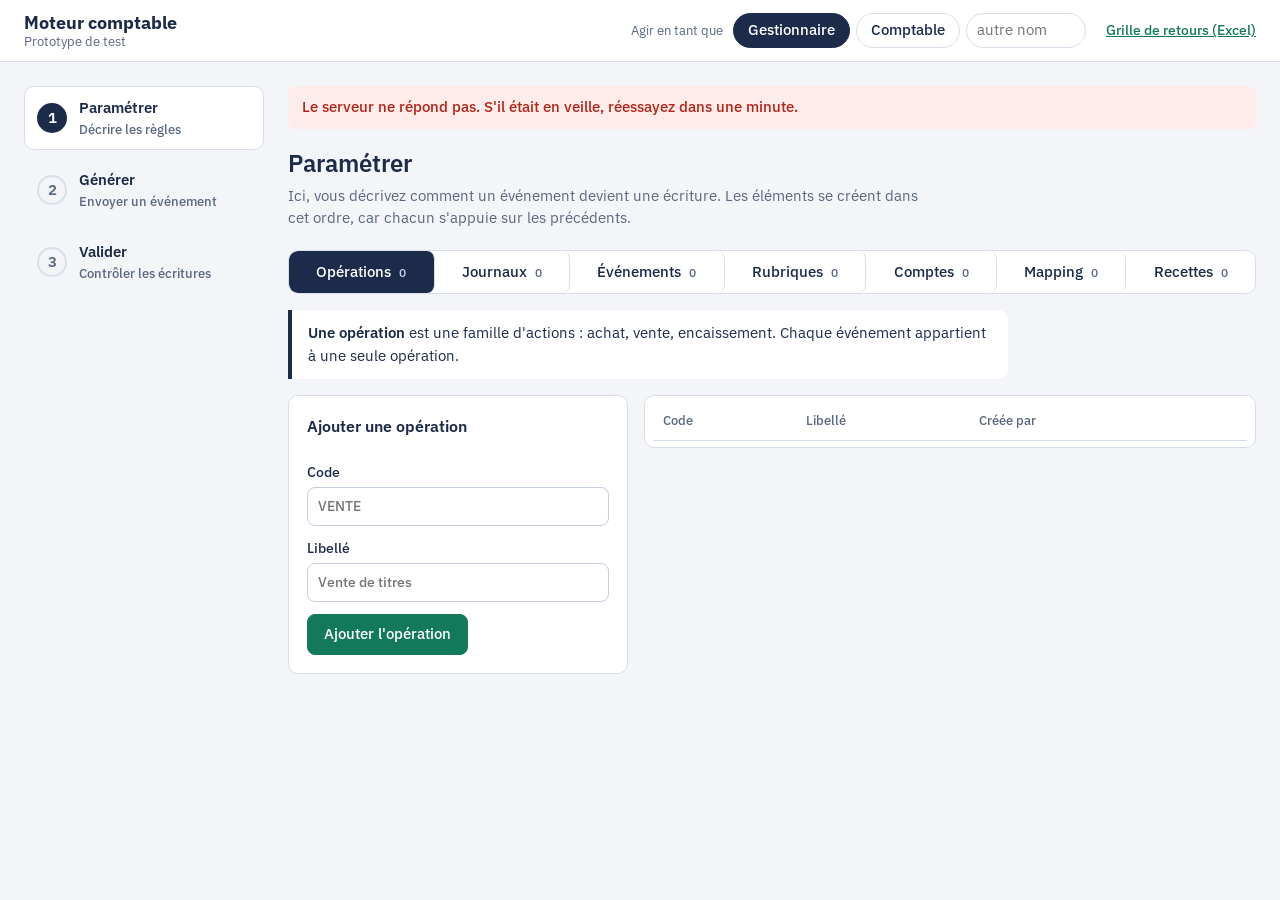
==== frontend/index.html @ 27f0aa85 "Prototype du moteur comptable : paramétrage, génération et validation des écritures - backend Spring" ====
<!doctype html>
<html lang="fr">
<head>
  <meta charset="utf-8">
  <meta name="viewport" content="width=device-width, initial-scale=1">
  <title>Moteur comptable · prototype</title>
  <link rel="preconnect" href="https://fonts.googleapis.com">
  <link rel="preconnect" href="https://fonts.gstatic.com" crossorigin>
  <link href="https://fonts.googleapis.com/css2?family=IBM+Plex+Sans:wght@400;500;600&display=swap" rel="stylesheet">
  <link rel="icon" href="favicon.svg" type="image/svg+xml">
  <link rel="stylesheet" href="styles.css">
</head>
<body>
<header class="barre">
  <div class="marque">
    <strong>Moteur comptable</strong>
    <span>Prototype de test</span>
  </div>
  <div class="role" role="group" aria-label="Agir en tant que">
    <span class="role-titre">Agir en tant que</span>
    <button type="button" class="role-choix" data-role="gestionnaire">Gestionnaire</button>
    <button type="button" class="role-choix" data-role="comptable">Comptable</button>
    <input id="utilisateur" aria-label="Autre nom d'utilisateur" placeholder="autre nom">
  </div>
  <a class="lien-retours" href="retours-financier.xlsx" download>Grille de retours (Excel)</a>
</header>

<div class="page">
  <nav class="etapes" aria-label="Étapes">
    <button class="etape actif" data-etape="parametrage"><span class="num">1</span><span><b>Paramétrer</b><small>Décrire les règles</small></span></button>
    <button class="etape" data-etape="generer"><span class="num">2</span><span><b>Générer</b><small>Envoyer un événement</small></span></button>
    <button class="etape" data-etape="ecritures"><span class="num">3</span><span><b>Valider</b><small>Contrôler les écritures</small></span></button>
  </nav>

  <main>
    <div id="message" class="message" role="status" aria-live="polite" hidden></div>

    <!-- =================== 1. PARAMÉTRER =================== -->
    <section id="parametrage" class="panneau">
      <h1>Paramétrer</h1>
      <p class="intro">Ici, vous décrivez comment un événement devient une écriture. Les éléments se créent dans cet ordre, car chacun s'appuie sur les précédents.</p>

      <div class="chaine" role="tablist" aria-label="Éléments du paramétrage">
        <button data-param="operations" class="actif">Opérations <em id="n-operations">0</em></button>
        <button data-param="journaux">Journaux <em id="n-journaux">0</em></button>
        <button data-param="evenements">Événements <em id="n-evenements">0</em></button>
        <button data-param="rubriques">Rubriques <em id="n-rubriques">0</em></button>
        <button data-param="comptes">Comptes <em id="n-comptes">0</em></button>
        <button data-param="mappings">Mapping <em id="n-mappings">0</em></button>
        <button data-param="recettes">Recettes <em id="n-recettes">0</em></button>
      </div>

      <div class="bloc" data-bloc="operations">
        <div class="explication"><b>Une opération</b> est une famille d'actions : achat, vente, encaissement. Chaque événement appartient à une seule opération.</div>
        <div class="deux-colonnes">
          <form id="f-operations" class="carte formulaire">
            <h2>Ajouter une opération</h2>
            <label>Code <input name="code" placeholder="VENTE" required></label>
            <label>Libellé <input name="libelle" placeholder="Vente de titres"></label>
            <button>Ajouter l'opération</button>
          </form>
          <div class="carte liste"><table><thead><tr><th>Code</th><th>Libellé</th><th>Créée par</th><th><span class="visuel-cache">Actions</span></th></tr></thead><tbody id="t-operations"></tbody></table></div>
        </div>
      </div>

      <div class="bloc" data-bloc="journaux" hidden>
        <div class="explication"><b>Un journal</b> est le classeur qui regroupe les écritures de même nature. Il sert aussi à les numéroter sans trou : PLA-2026-0001, PLA-2026-0002…</div>
        <div class="deux-colonnes">
          <form id="f-journaux" class="carte formulaire">
            <h2>Ajouter un journal</h2>
            <label>Code <input name="code" placeholder="BQ" required></label>
            <label>Libellé <input name="libelle" placeholder="Banque"></label>
            <label>Code dans votre logiciel comptable <span class="facultatif">facultatif</span><input name="codeExterne" placeholder="BQ1"></label>
            <button>Ajouter le journal</button>
          </form>
          <div class="carte liste"><table><thead><tr><th>Code</th><th>Libellé</th><th>Code externe</th><th><span class="visuel-cache">Actions</span></th></tr></thead><tbody id="t-journaux"></tbody></table></div>
        </div>
      </div>

      <div class="bloc" data-bloc="evenements" hidden>
        <div class="explication"><b>Un événement</b> est le fait précis que l'application envoie : l'achat d'une obligation, un coupon encaissé. Il a une seule opération et va dans un seul journal.</div>
        <div class="deux-colonnes">
          <form id="f-evenements" class="carte formulaire">
            <h2>Ajouter un événement</h2>
            <label>Code <input name="code" placeholder="ACQ_DAT" required></label>
            <label>Libellé <input name="libelle" placeholder="Placement en dépôt à terme"></label>
            <label>Opération <select name="operationCode" data-liste="operations" required></select></label>
            <label>Journal <select name="journalCode" data-liste="journaux" required></select></label>
            <button>Ajouter l'événement</button>
          </form>
          <div class="carte liste"><table><thead><tr><th>Code</th><th>Libellé</th><th>Opération</th><th>Journal</th><th><span class="visuel-cache">Actions</span></th></tr></thead><tbody id="t-evenements"></tbody></table></div>
        </div>
      </div>

      <div class="bloc" data-bloc="rubriques" hidden>
        <div class="explication"><b>Une rubrique</b> nomme une ligne d'écriture : « valeur du titre », « frais ». Sa nature dit ce qu'elle représente : ce que l'on possède, dépense, doit ou gagne.</div>
        <div class="deux-colonnes">
          <form id="f-rubriques" class="carte formulaire">
            <h2>Ajouter une rubrique</h2>
            <label>Code <input name="code" placeholder="R09" required></label>
            <label>Libellé <input name="libelle" placeholder="Dette de règlement"></label>
            <label>Nature
              <select name="nature" required>
                <option value="ACTIF">Actif · ce que l'on possède (augmente au débit)</option>
                <option value="CHARGE">Charge · ce que l'on dépense (augmente au débit)</option>
                <option value="PASSIF">Passif · ce que l'on doit (augmente au crédit)</option>
                <option value="PRODUIT">Produit · ce que l'on gagne (augmente au crédit)</option>
              </select>
            </label>
            <button>Ajouter la rubrique</button>
          </form>
          <div class="carte liste"><table><thead><tr><th>Code</th><th>Libellé</th><th>Nature</th><th><span class="visuel-cache">Actions</span></th></tr></thead><tbody id="t-rubriques"></tbody></table></div>
        </div>
      </div>

      <div class="bloc" data-bloc="comptes" hidden>
        <div class="explication"><b>Un compte</b> est un numéro du plan de comptes de la compagnie. Chaque compte regroupe les lignes d'un même type, comme une page du grand livre.</div>
        <div class="deux-colonnes">
          <form id="f-comptes" class="carte formulaire">
            <h2>Ajouter un compte</h2>
            <label>Numéro <input name="code" placeholder="2756" required inputmode="numeric"></label>
            <label>Libellé <input name="libelle" placeholder="Actions"></label>
            <button>Ajouter le compte</button>
          </form>
          <div class="carte liste"><table><thead><tr><th>Numéro</th><th>Libellé</th><th>Créé par</th><th><span class="visuel-cache">Actions</span></th></tr></thead><tbody id="t-comptes"></tbody></table></div>
        </div>
      </div>

      <div class="bloc" data-bloc="mappings" hidden>
        <div class="explication"><b>Le mapping</b> dit dans quel compte va chaque rubrique, selon le type de titre. Laissez un champ vide pour « tous ». Quand plusieurs lignes conviennent, le moteur prend la plus précise.</div>
        <div class="deux-colonnes">
          <form id="f-mappings" class="carte formulaire">
            <h2>Ajouter une ligne de mapping</h2>
            <label>Rubrique <select name="rubriqueCode" data-liste="rubriques" required></select></label>
            <label>Classe d'actifs <span class="facultatif">vide = toutes</span><input name="classeActif" placeholder="ACTION"></label>
            <label>Catégorie <span class="facultatif">vide = toutes</span><input name="categorie" placeholder="SOCIETE"></label>
            <label>Compte <select name="compteCode" data-liste="comptes" required></select></label>
            <button>Ajouter la ligne</button>
          </form>
          <div class="carte liste"><table><thead><tr><th>Rubrique</th><th>Classe</th><th>Catégorie</th><th>Compte</th><th><span class="visuel-cache">Actions</span></th></tr></thead><tbody id="t-mappings"></tbody></table></div>
        </div>
      </div>

      <div class="bloc" data-bloc="recettes" hidden>
        <div class="explication"><b>Une recette</b> dit quelles lignes écrire pour un événement, de quel côté, avec quel montant. Une recette publiée ne change plus : pour la modifier, enregistrez une nouvelle version. Les écritures déjà créées gardent leur version.</div>
        <form id="f-recettes" class="carte formulaire large">
          <h2>Nouvelle recette</h2>
          <div class="grille">
            <label>Événement <select name="evenementCode" data-liste="evenements" required></select></label>
            <label>Valable à partir du <span class="facultatif">facultatif</span><input type="date" name="dateEffet"></label>
          </div>
          <table class="saisie">
            <thead><tr><th>Rubrique</th><th>Côté</th><th>Montant reçu à utiliser</th><th>Facultative</th><th><span class="visuel-cache">Retirer</span></th></tr></thead>
            <tbody id="lignes-recette"></tbody>
          </table>
          <button type="button" id="ajouter-ligne" class="secondaire">Ajouter une ligne</button>
          <div id="apercu-recette" class="apercu" aria-live="polite"></div>
          <label class="case"><input type="checkbox" name="publier" checked> Publier tout de suite</label>
          <button>Enregistrer la recette</button>
        </form>
        <div id="t-recettes"></div>
      </div>
    </section>

    <!-- =================== 2. GÉNÉRER =================== -->
    <section id="generer" class="panneau" hidden>
      <h1>Générer une écriture</h1>
      <p class="intro">Vous jouez le rôle de l'application qui envoie un événement. Choisissez-le : les montants à saisir viennent de sa recette. Le moteur range ces montants dans les bons comptes, sans rien calculer.</p>
      <form id="f-generer" class="carte formulaire large">
        <div class="grille">
          <label>Événement <select name="evenement" id="g-evenement" required></select></label>
          <label>Date de l'opération <input type="date" name="dateValeur" id="g-date" required></label>
          <label>Classe d'actifs <input name="classeActif" value="OBLIGATION"></label>
          <label>Catégorie <input name="categorie" value="ETAT"></label>
          <label>Titre concerné <span class="facultatif">facultatif</span><input name="referenceTitre" placeholder="OAT-SN-2030"></label>
          <label>Identifiant de l'événement <input name="eventId" id="g-eventId" required></label>
        </div>
        <p class="note">Renvoyer le même identifiant ne crée pas de deuxième écriture : c'est voulu.</p>
        <h2>Montants reçus</h2>
        <div id="g-montants" class="grille"></div>
        <div class="actions">
          <button type="button" id="g-exemple" class="secondaire">Remplir l'exemple</button>
          <button>Générer l'écriture</button>
        </div>
      </form>
      <div id="g-resultat"></div>
    </section>

    <!-- =================== 3. VALIDER =================== -->
    <section id="ecritures" class="panneau" hidden>
      <h1>Valider les écritures</h1>
      <p class="intro">Une écriture est validée par une autre personne que celle qui l'a créée. À la validation, elle reçoit son numéro et ne peut plus changer. Pour essayer : créez en tant que gestionnaire, validez en tant que comptable.</p>
      <div class="deux-colonnes large-droite">
        <div class="carte liste"><table><thead><tr><th>N°</th><th>Événement</th><th>Statut</th><th class="num">Débit</th><th class="num">Crédit</th></tr></thead><tbody id="t-ecritures"></tbody></table></div>
        <div id="detail-ecriture"><div class="vide">Choisissez une écriture dans la liste pour voir ses lignes.</div></div>
      </div>
    </section>
  </main>
</div>

<script src="config.js"></script>
<script src="app.js"></script>
</body>
</html>
---- frontend/styles.css ----
:root{
  --encre:#1d2b4a;      /* texte, titres */
  --doux:#5a6782;       /* textes secondaires */
  --papier:#f3f5f9;     /* fond */
  --feuille:#ffffff;    /* surfaces */
  --trait:#d9dfe9;      /* bordures */
  --debit:#1663a6;      /* colonne débit */
  --credit:#6b3fa0;     /* colonne crédit */
  --juste:#13795b;      /* équilibré, actions principales */
  --juste-clair:#e4f3ec;
  --erreur:#b42318;
  --erreur-clair:#fdecea;
  --attente:#8a5a00;
  --attente-clair:#fff3d6;
  --rayon:10px;
}
*{box-sizing:border-box}
html{-webkit-text-size-adjust:100%}
body{margin:0;background:var(--papier);color:var(--encre);font:15px/1.5 "IBM Plex Sans",system-ui,sans-serif;font-variant-numeric:tabular-nums}
h1{font-size:24px;font-weight:600;margin:0 0 4px}
h2{font-size:16px;font-weight:600;margin:0 0 12px}
b{font-weight:600}
button,input,select{font:inherit;color:inherit}
:focus-visible{outline:3px solid #8fb4e3;outline-offset:2px}
.visuel-cache{position:absolute;width:1px;height:1px;overflow:hidden;clip:rect(0 0 0 0)}
[hidden]{display:none!important}

/* Barre du haut */
.barre{display:flex;align-items:center;gap:20px;padding:12px 24px;background:var(--feuille);border-bottom:1px solid var(--trait);flex-wrap:wrap}
.marque{display:flex;flex-direction:column;line-height:1.2;margin-right:auto}
.marque strong{font-size:18px}
.marque span{font-size:13px;color:var(--doux)}
.role{display:flex;align-items:center;gap:6px;flex-wrap:wrap}
.role-titre{font-size:13px;color:var(--doux);margin-right:4px}
.role-choix{color:var(--encre);border:1px solid var(--trait);background:var(--feuille);border-radius:999px;padding:5px 14px;cursor:pointer}
.role-choix[aria-pressed="true"]{background:var(--encre);border-color:var(--encre);color:#fff}
.role input{width:120px;padding:5px 10px;border:1px solid var(--trait);border-radius:999px}
.lien-retours{font-size:14px;color:var(--juste);font-weight:500}

/* Mise en page */
.page{display:grid;grid-template-columns:240px 1fr;gap:24px;padding:24px;max-width:1360px;margin:0 auto}
.etapes{display:flex;flex-direction:column;gap:8px;position:sticky;top:16px;align-self:start}
.etape{color:var(--encre);display:flex;gap:12px;align-items:center;text-align:left;border:1px solid transparent;background:transparent;border-radius:var(--rayon);padding:10px 12px;cursor:pointer}
.etape small{display:block;color:var(--doux);font-size:13px}
.etape .num{flex:none;width:30px;height:30px;border-radius:50%;display:grid;place-items:center;border:2px solid var(--trait);font-weight:600;color:var(--doux)}
.etape.actif{background:var(--feuille);border-color:var(--trait)}
.etape.actif .num{border-color:var(--encre);background:var(--encre);color:#fff}
main{min-width:0}
.intro{color:var(--doux);max-width:72ch;margin:0 0 20px}
.note{font-size:13px;color:var(--doux);margin:-4px 0 16px}

/* Chaîne du paramétrage : l'ordre de création */
.chaine{display:flex;flex-wrap:wrap;gap:0;margin-bottom:16px;border:1px solid var(--trait);border-radius:var(--rayon);background:var(--feuille);overflow:hidden}
.chaine button{color:var(--encre);flex:1 1 auto;border:0;border-right:1px solid var(--trait);background:transparent;padding:10px 12px;cursor:pointer;white-space:nowrap}
.chaine button:last-child{border-right:0}
.chaine button em{font-style:normal;font-size:12px;color:var(--doux);margin-left:4px}
.chaine button.actif{background:var(--encre);color:#fff}
.chaine button.actif em{color:#c9d3e6}
.explication{background:var(--feuille);border-left:4px solid var(--encre);padding:12px 16px;border-radius:0 var(--rayon) var(--rayon) 0;margin-bottom:16px;max-width:80ch}

/* Cartes, formulaires */
.carte{background:var(--feuille);border:1px solid var(--trait);border-radius:var(--rayon);padding:18px}
.deux-colonnes{display:grid;grid-template-columns:minmax(260px,340px) 1fr;gap:16px;align-items:start}
.deux-colonnes.large-droite{grid-template-columns:minmax(300px,1fr) minmax(320px,1.2fr)}
.formulaire{display:flex;flex-direction:column;gap:12px}
.formulaire.large{margin-bottom:16px}
label{display:flex;flex-direction:column;gap:4px;font-size:14px;font-weight:500}
.facultatif{font-weight:400;color:var(--doux);font-size:12px}
input,select{padding:8px 10px;border:1px solid #c5cedd;border-radius:8px;background:#fff;width:100%}
input:focus,select:focus{border-color:var(--debit)}
.grille{display:grid;grid-template-columns:repeat(auto-fill,minmax(210px,1fr));gap:12px}
.case{flex-direction:row;align-items:center;gap:8px;font-weight:400}
.case input{width:auto}
.actions{display:flex;gap:10px;flex-wrap:wrap}
button{border:1px solid var(--juste);background:var(--juste);color:#fff;border-radius:8px;padding:8px 16px;cursor:pointer;font-weight:500}
button.secondaire{background:#fff;color:var(--encre);border-color:#c5cedd}
button.supprimer{background:#fff;color:var(--erreur);border-color:#efc2bd;padding:4px 10px;font-size:13px;font-weight:400}
button.petit{padding:4px 12px;font-size:13px}
.formulaire > button{align-self:flex-start}

/* Tableaux */
table{width:100%;border-collapse:collapse}
th,td{text-align:left;padding:9px 10px;border-bottom:1px solid var(--trait);vertical-align:middle}
th{font-size:13px;font-weight:500;color:var(--doux)}
td.num,th.num{text-align:right;white-space:nowrap}
#t-ecritures td:first-child{white-space:nowrap;font-weight:500}
.liste{padding:6px 8px;overflow-x:auto}
tbody tr.clic{cursor:pointer}
tbody tr.clic:hover,tbody tr.choisi{background:#eef3fa}
.vide{padding:20px;color:var(--doux);text-align:center;border:1px dashed var(--trait);border-radius:var(--rayon);background:var(--feuille)}
.saisie td{padding:6px}
.saisie select,.saisie input[type=text],.saisie input:not([type]){min-width:120px}

/* Étiquettes de statut */
.statut{display:inline-block;padding:2px 10px;border-radius:999px;font-size:12px;font-weight:500;background:#eceff4;color:var(--doux)}
.statut.VALIDEE,.statut.PUBLIEE{background:var(--juste-clair);color:var(--juste)}
.statut.PROPOSEE,.statut.BROUILLON{background:var(--attente-clair);color:var(--attente)}
.nature{font-size:13px;color:var(--doux)}

/* Aperçu de recette */
.apercu{font-size:14px;background:var(--papier);border-radius:8px;padding:10px 12px}
.apercu ul{margin:6px 0 0;padding-left:18px}
.apercu .ok{color:var(--juste);font-weight:500}
.apercu .ko{color:var(--erreur);font-weight:500}

/* La pièce comptable : l'élément central */
.piece{background:var(--feuille);border:1px solid var(--trait);border-radius:var(--rayon);overflow:hidden;margin-bottom:16px}
.piece-tete{display:flex;justify-content:space-between;align-items:flex-start;gap:12px;padding:16px 18px;border-bottom:1px solid var(--trait);flex-wrap:wrap}
.piece-numero{font-size:20px;font-weight:600}
.piece-numero.brouillon{color:var(--doux);font-weight:500}
.piece-info{font-size:13px;color:var(--doux);margin-top:2px}
.piece table th{background:#fafbfd}
.piece .col-debit{color:var(--debit)}
.piece .col-credit{color:var(--credit)}
.piece td.col-debit,.piece td.col-credit{font-weight:500}
.piece tfoot td{font-weight:600;border-bottom:0}
.balance{display:flex;align-items:center;justify-content:space-between;gap:12px;padding:12px 18px;border-top:2px solid var(--trait);flex-wrap:wrap}
.balance.ok{background:var(--juste-clair);color:var(--juste)}
.balance.ko{background:var(--erreur-clair);color:var(--erreur)}
.balance strong{font-size:15px}
.piece-actions{padding:12px 18px;border-top:1px solid var(--trait);display:flex;gap:10px;align-items:center;flex-wrap:wrap}
.piece-actions span{font-size:13px;color:var(--doux)}
.refus{background:var(--erreur-clair);border:1px solid #f3c7c2;color:var(--erreur);border-radius:var(--rayon);padding:14px 16px;margin-bottom:16px}
.refus b{display:block;margin-bottom:4px}

/* Messages */
.message{padding:10px 14px;border-radius:8px;margin-bottom:16px;font-weight:500}
.message.ok{background:var(--juste-clair);color:var(--juste)}
.message.ko{background:var(--erreur-clair);color:var(--erreur)}

/* Cartes de recettes publiées */
.recette{margin-bottom:12px}
.recette-tete{display:flex;align-items:center;gap:10px;flex-wrap:wrap;margin-bottom:6px}
.recette-tete h3{margin:0;font-size:15px}
.recette .sens-D{color:var(--debit);font-weight:500}
.recette .sens-C{color:var(--credit);font-weight:500}

@media (max-width:900px){
  .page{grid-template-columns:1fr;padding:16px}
  .etapes{position:static;flex-direction:row;overflow-x:auto}
  .etape{flex:1 0 auto}
  .etape small{display:none}
  .deux-colonnes,.deux-colonnes.large-droite{grid-template-columns:1fr}
  .chaine button{flex:1 1 33%;border-bottom:1px solid var(--trait)}
}
@media (max-width:520px){
  .barre{padding:12px 16px}
  .role input{width:100px}
  th,td{padding:7px 6px}
}
@media (prefers-reduced-motion:reduce){*{transition:none!important;animation:none!important}}
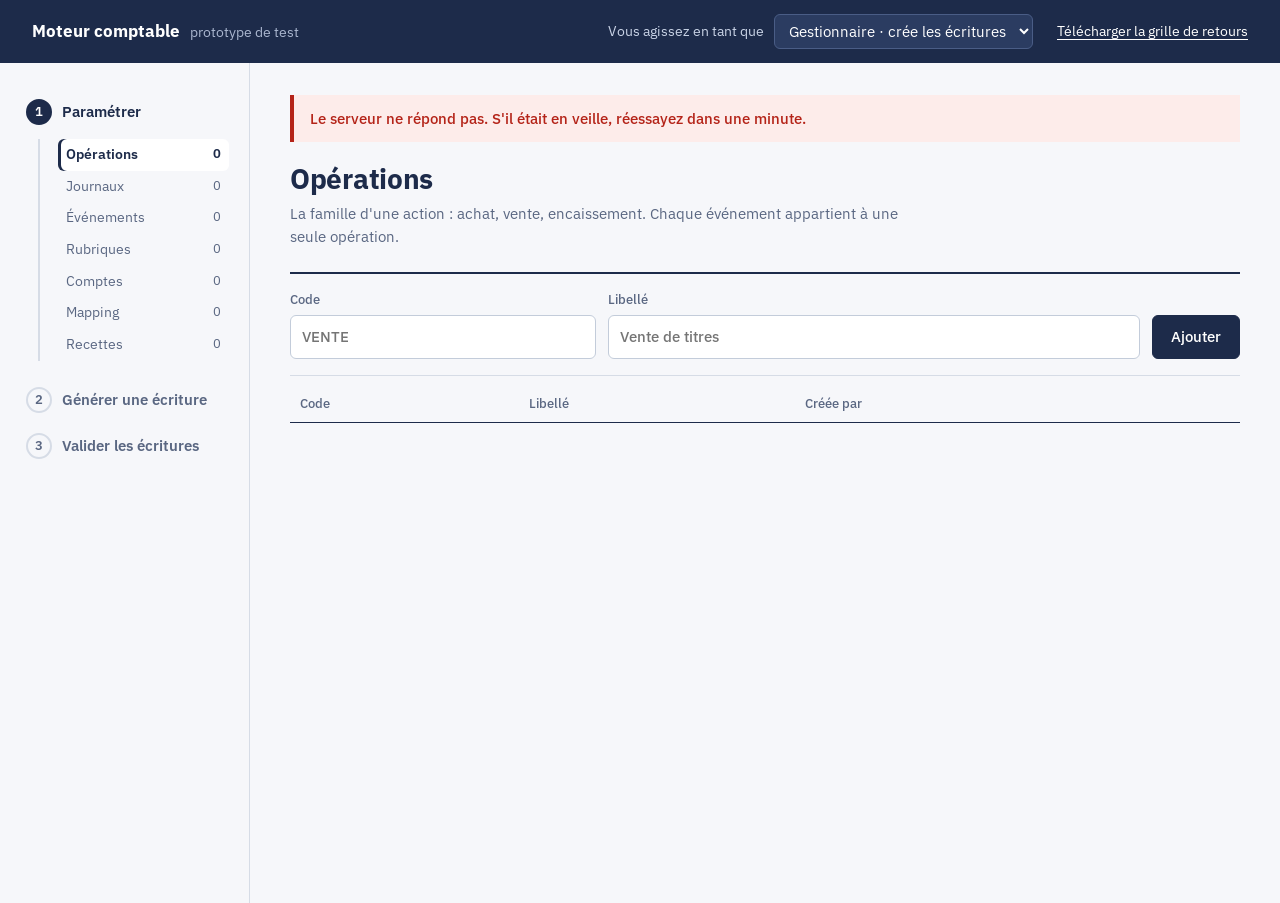
==== commit 05efec09: "Refonte de l'interface : registre comptable, plan guidé, aperçu de la pièce en direct - paramétrage " ====
--- a/frontend/index.html
+++ b/frontend/index.html
@@ -4,159 +4,143 @@
   <meta charset="utf-8">
   <meta name="viewport" content="width=device-width, initial-scale=1">
   <title>Moteur comptable · prototype</title>
+  <link rel="icon" href="favicon.svg" type="image/svg+xml">
   <link rel="preconnect" href="https://fonts.googleapis.com">
   <link rel="preconnect" href="https://fonts.gstatic.com" crossorigin>
-  <link href="https://fonts.googleapis.com/css2?family=IBM+Plex+Sans:wght@400;500;600&display=swap" rel="stylesheet">
-  <link rel="icon" href="favicon.svg" type="image/svg+xml">
+  <link href="https://fonts.googleapis.com/css2?family=IBM+Plex+Sans:wght@400;500;600;700&display=swap" rel="stylesheet">
   <link rel="stylesheet" href="styles.css">
 </head>
 <body>
 <header class="barre">
-  <div class="marque">
-    <strong>Moteur comptable</strong>
-    <span>Prototype de test</span>
+  <div class="marque"><strong>Moteur comptable</strong> <span>prototype de test</span></div>
+  <div class="role" role="group" aria-label="Agir en tant que">
+    <span>Vous agissez en tant que</span>
+    <select id="role" aria-label="Rôle">
+      <option value="gestionnaire">Gestionnaire · crée les écritures</option>
+      <option value="comptable">Comptable · valide les écritures</option>
+    </select>
   </div>
-  <div class="role" role="group" aria-label="Agir en tant que">
-    <span class="role-titre">Agir en tant que</span>
-    <button type="button" class="role-choix" data-role="gestionnaire">Gestionnaire</button>
-    <button type="button" class="role-choix" data-role="comptable">Comptable</button>
-    <input id="utilisateur" aria-label="Autre nom d'utilisateur" placeholder="autre nom">
-  </div>
-  <a class="lien-retours" href="retours-financier.xlsx" download>Grille de retours (Excel)</a>
+  <a class="lien-retours" href="retours-financier.xlsx" download>Télécharger la grille de retours</a>
 </header>
 
 <div class="page">
-  <nav class="etapes" aria-label="Étapes">
-    <button class="etape actif" data-etape="parametrage"><span class="num">1</span><span><b>Paramétrer</b><small>Décrire les règles</small></span></button>
-    <button class="etape" data-etape="generer"><span class="num">2</span><span><b>Générer</b><small>Envoyer un événement</small></span></button>
-    <button class="etape" data-etape="ecritures"><span class="num">3</span><span><b>Valider</b><small>Contrôler les écritures</small></span></button>
-  </nav>
+  <aside class="plan" aria-label="Plan">
+    <button class="etape actif" data-etape="parametrage"><span class="num">1</span>Paramétrer</button>
+    <ol class="sous-plan" id="sous-plan">
+      <li><button data-param="operations" class="actif">Opérations <em id="n-operations">0</em></button></li>
+      <li><button data-param="journaux">Journaux <em id="n-journaux">0</em></button></li>
+      <li><button data-param="evenements">Événements <em id="n-evenements">0</em></button></li>
+      <li><button data-param="rubriques">Rubriques <em id="n-rubriques">0</em></button></li>
+      <li><button data-param="comptes">Comptes <em id="n-comptes">0</em></button></li>
+      <li><button data-param="mappings">Mapping <em id="n-mappings">0</em></button></li>
+      <li><button data-param="recettes">Recettes <em id="n-recettes">0</em></button></li>
+    </ol>
+    <button class="etape" data-etape="generer"><span class="num">2</span>Générer une écriture</button>
+    <button class="etape" data-etape="ecritures"><span class="num">3</span>Valider les écritures</button>
+  </aside>
 
   <main>
     <div id="message" class="message" role="status" aria-live="polite" hidden></div>
 
     <!-- =================== 1. PARAMÉTRER =================== -->
     <section id="parametrage" class="panneau">
-      <h1>Paramétrer</h1>
-      <p class="intro">Ici, vous décrivez comment un événement devient une écriture. Les éléments se créent dans cet ordre, car chacun s'appuie sur les précédents.</p>
-
-      <div class="chaine" role="tablist" aria-label="Éléments du paramétrage">
-        <button data-param="operations" class="actif">Opérations <em id="n-operations">0</em></button>
-        <button data-param="journaux">Journaux <em id="n-journaux">0</em></button>
-        <button data-param="evenements">Événements <em id="n-evenements">0</em></button>
-        <button data-param="rubriques">Rubriques <em id="n-rubriques">0</em></button>
-        <button data-param="comptes">Comptes <em id="n-comptes">0</em></button>
-        <button data-param="mappings">Mapping <em id="n-mappings">0</em></button>
-        <button data-param="recettes">Recettes <em id="n-recettes">0</em></button>
-      </div>
-
       <div class="bloc" data-bloc="operations">
-        <div class="explication"><b>Une opération</b> est une famille d'actions : achat, vente, encaissement. Chaque événement appartient à une seule opération.</div>
-        <div class="deux-colonnes">
-          <form id="f-operations" class="carte formulaire">
-            <h2>Ajouter une opération</h2>
-            <label>Code <input name="code" placeholder="VENTE" required></label>
-            <label>Libellé <input name="libelle" placeholder="Vente de titres"></label>
-            <button>Ajouter l'opération</button>
-          </form>
-          <div class="carte liste"><table><thead><tr><th>Code</th><th>Libellé</th><th>Créée par</th><th><span class="visuel-cache">Actions</span></th></tr></thead><tbody id="t-operations"></tbody></table></div>
-        </div>
+        <h1>Opérations</h1>
+        <p class="phrase">La famille d'une action : achat, vente, encaissement. Chaque événement appartient à une seule opération.</p>
+        <form id="f-operations" class="ajout">
+          <label>Code<input name="code" placeholder="VENTE" required></label>
+          <label class="large">Libellé<input name="libelle" placeholder="Vente de titres"></label>
+          <button>Ajouter</button>
+        </form>
+        <table><thead><tr><th>Code</th><th>Libellé</th><th>Créée par</th><th></th></tr></thead><tbody id="t-operations"></tbody></table>
       </div>
 
       <div class="bloc" data-bloc="journaux" hidden>
-        <div class="explication"><b>Un journal</b> est le classeur qui regroupe les écritures de même nature. Il sert aussi à les numéroter sans trou : PLA-2026-0001, PLA-2026-0002…</div>
-        <div class="deux-colonnes">
-          <form id="f-journaux" class="carte formulaire">
-            <h2>Ajouter un journal</h2>
-            <label>Code <input name="code" placeholder="BQ" required></label>
-            <label>Libellé <input name="libelle" placeholder="Banque"></label>
-            <label>Code dans votre logiciel comptable <span class="facultatif">facultatif</span><input name="codeExterne" placeholder="BQ1"></label>
-            <button>Ajouter le journal</button>
-          </form>
-          <div class="carte liste"><table><thead><tr><th>Code</th><th>Libellé</th><th>Code externe</th><th><span class="visuel-cache">Actions</span></th></tr></thead><tbody id="t-journaux"></tbody></table></div>
-        </div>
+        <h1>Journaux</h1>
+        <p class="phrase">Le classeur qui regroupe les écritures de même nature. Les écritures y sont numérotées sans trou : PLA-2026-0001, PLA-2026-0002…</p>
+        <form id="f-journaux" class="ajout">
+          <label>Code<input name="code" placeholder="BQ" required></label>
+          <label class="large">Libellé<input name="libelle" placeholder="Banque"></label>
+          <label>Code dans votre logiciel comptable<input name="codeExterne" placeholder="facultatif"></label>
+          <button>Ajouter</button>
+        </form>
+        <table><thead><tr><th>Code</th><th>Libellé</th><th>Code externe</th><th></th></tr></thead><tbody id="t-journaux"></tbody></table>
       </div>
 
       <div class="bloc" data-bloc="evenements" hidden>
-        <div class="explication"><b>Un événement</b> est le fait précis que l'application envoie : l'achat d'une obligation, un coupon encaissé. Il a une seule opération et va dans un seul journal.</div>
-        <div class="deux-colonnes">
-          <form id="f-evenements" class="carte formulaire">
-            <h2>Ajouter un événement</h2>
-            <label>Code <input name="code" placeholder="ACQ_DAT" required></label>
-            <label>Libellé <input name="libelle" placeholder="Placement en dépôt à terme"></label>
-            <label>Opération <select name="operationCode" data-liste="operations" required></select></label>
-            <label>Journal <select name="journalCode" data-liste="journaux" required></select></label>
-            <button>Ajouter l'événement</button>
-          </form>
-          <div class="carte liste"><table><thead><tr><th>Code</th><th>Libellé</th><th>Opération</th><th>Journal</th><th><span class="visuel-cache">Actions</span></th></tr></thead><tbody id="t-evenements"></tbody></table></div>
-        </div>
+        <h1>Événements</h1>
+        <p class="phrase">Le fait précis que l'application envoie : achat d'une obligation, coupon encaissé. Il a une seule opération et va dans un seul journal.</p>
+        <form id="f-evenements" class="ajout">
+          <label>Code<input name="code" placeholder="ACQ_DAT" required></label>
+          <label class="large">Libellé<input name="libelle" placeholder="Placement en dépôt à terme"></label>
+          <label>Opération<select name="operationCode" data-liste="operations" required></select></label>
+          <label>Journal<select name="journalCode" data-liste="journaux" required></select></label>
+          <button>Ajouter</button>
+        </form>
+        <table><thead><tr><th>Code</th><th>Libellé</th><th>Opération</th><th>Journal</th><th></th></tr></thead><tbody id="t-evenements"></tbody></table>
       </div>
 
       <div class="bloc" data-bloc="rubriques" hidden>
-        <div class="explication"><b>Une rubrique</b> nomme une ligne d'écriture : « valeur du titre », « frais ». Sa nature dit ce qu'elle représente : ce que l'on possède, dépense, doit ou gagne.</div>
-        <div class="deux-colonnes">
-          <form id="f-rubriques" class="carte formulaire">
-            <h2>Ajouter une rubrique</h2>
-            <label>Code <input name="code" placeholder="R09" required></label>
-            <label>Libellé <input name="libelle" placeholder="Dette de règlement"></label>
-            <label>Nature
-              <select name="nature" required>
-                <option value="ACTIF">Actif · ce que l'on possède (augmente au débit)</option>
-                <option value="CHARGE">Charge · ce que l'on dépense (augmente au débit)</option>
-                <option value="PASSIF">Passif · ce que l'on doit (augmente au crédit)</option>
-                <option value="PRODUIT">Produit · ce que l'on gagne (augmente au crédit)</option>
-              </select>
-            </label>
-            <button>Ajouter la rubrique</button>
-          </form>
-          <div class="carte liste"><table><thead><tr><th>Code</th><th>Libellé</th><th>Nature</th><th><span class="visuel-cache">Actions</span></th></tr></thead><tbody id="t-rubriques"></tbody></table></div>
-        </div>
+        <h1>Rubriques</h1>
+        <p class="phrase">Le nom d'une ligne d'écriture. Sa nature dit ce qu'elle représente : ce que l'on possède, dépense, doit ou gagne.</p>
+        <form id="f-rubriques" class="ajout">
+          <label>Code<input name="code" placeholder="R09" required></label>
+          <label class="large">Libellé<input name="libelle" placeholder="Dette de règlement"></label>
+          <label>Nature
+            <select name="nature" required>
+              <option value="ACTIF">Actif · ce que l'on possède</option>
+              <option value="CHARGE">Charge · ce que l'on dépense</option>
+              <option value="PASSIF">Passif · ce que l'on doit</option>
+              <option value="PRODUIT">Produit · ce que l'on gagne</option>
+            </select>
+          </label>
+          <button>Ajouter</button>
+        </form>
+        <table><thead><tr><th>Code</th><th>Libellé</th><th>Nature</th><th></th></tr></thead><tbody id="t-rubriques"></tbody></table>
       </div>
 
       <div class="bloc" data-bloc="comptes" hidden>
-        <div class="explication"><b>Un compte</b> est un numéro du plan de comptes de la compagnie. Chaque compte regroupe les lignes d'un même type, comme une page du grand livre.</div>
-        <div class="deux-colonnes">
-          <form id="f-comptes" class="carte formulaire">
-            <h2>Ajouter un compte</h2>
-            <label>Numéro <input name="code" placeholder="2756" required inputmode="numeric"></label>
-            <label>Libellé <input name="libelle" placeholder="Actions"></label>
-            <button>Ajouter le compte</button>
-          </form>
-          <div class="carte liste"><table><thead><tr><th>Numéro</th><th>Libellé</th><th>Créé par</th><th><span class="visuel-cache">Actions</span></th></tr></thead><tbody id="t-comptes"></tbody></table></div>
-        </div>
+        <h1>Comptes</h1>
+        <p class="phrase">Les numéros du plan de comptes de la compagnie. Chaque compte regroupe les lignes d'un même type.</p>
+        <form id="f-comptes" class="ajout">
+          <label>Numéro<input name="code" placeholder="2756" required inputmode="numeric"></label>
+          <label class="large">Libellé<input name="libelle" placeholder="Actions"></label>
+          <button>Ajouter</button>
+        </form>
+        <table><thead><tr><th>Numéro</th><th>Libellé</th><th>Créé par</th><th></th></tr></thead><tbody id="t-comptes"></tbody></table>
       </div>
 
       <div class="bloc" data-bloc="mappings" hidden>
-        <div class="explication"><b>Le mapping</b> dit dans quel compte va chaque rubrique, selon le type de titre. Laissez un champ vide pour « tous ». Quand plusieurs lignes conviennent, le moteur prend la plus précise.</div>
-        <div class="deux-colonnes">
-          <form id="f-mappings" class="carte formulaire">
-            <h2>Ajouter une ligne de mapping</h2>
-            <label>Rubrique <select name="rubriqueCode" data-liste="rubriques" required></select></label>
-            <label>Classe d'actifs <span class="facultatif">vide = toutes</span><input name="classeActif" placeholder="ACTION"></label>
-            <label>Catégorie <span class="facultatif">vide = toutes</span><input name="categorie" placeholder="SOCIETE"></label>
-            <label>Compte <select name="compteCode" data-liste="comptes" required></select></label>
-            <button>Ajouter la ligne</button>
-          </form>
-          <div class="carte liste"><table><thead><tr><th>Rubrique</th><th>Classe</th><th>Catégorie</th><th>Compte</th><th><span class="visuel-cache">Actions</span></th></tr></thead><tbody id="t-mappings"></tbody></table></div>
-        </div>
+        <h1>Mapping</h1>
+        <p class="phrase">Dans quel compte va chaque rubrique, selon le type de titre. Un champ vide veut dire « tous ». Le moteur prend la ligne la plus précise.</p>
+        <form id="f-mappings" class="ajout">
+          <label>Rubrique<select name="rubriqueCode" data-liste="rubriques" required></select></label>
+          <label>Classe d'actifs<input name="classeActif" placeholder="toutes"></label>
+          <label>Catégorie<input name="categorie" placeholder="toutes"></label>
+          <label>Compte<select name="compteCode" data-liste="comptes" required></select></label>
+          <button>Ajouter</button>
+        </form>
+        <table><thead><tr><th>Rubrique</th><th>Classe</th><th>Catégorie</th><th>Compte</th><th></th></tr></thead><tbody id="t-mappings"></tbody></table>
       </div>
 
       <div class="bloc" data-bloc="recettes" hidden>
-        <div class="explication"><b>Une recette</b> dit quelles lignes écrire pour un événement, de quel côté, avec quel montant. Une recette publiée ne change plus : pour la modifier, enregistrez une nouvelle version. Les écritures déjà créées gardent leur version.</div>
-        <form id="f-recettes" class="carte formulaire large">
-          <h2>Nouvelle recette</h2>
-          <div class="grille">
-            <label>Événement <select name="evenementCode" data-liste="evenements" required></select></label>
-            <label>Valable à partir du <span class="facultatif">facultatif</span><input type="date" name="dateEffet"></label>
+        <h1>Recettes</h1>
+        <p class="phrase">Les lignes à écrire pour un événement. Une recette publiée ne change plus : pour la modifier, enregistrez une nouvelle version. Les écritures déjà créées gardent la leur.</p>
+        <form id="f-recettes" class="recette-saisie">
+          <div class="ajout">
+            <label class="large">Événement<select name="evenementCode" data-liste="evenements" required></select></label>
+            <label>Valable à partir du<input type="date" name="dateEffet"></label>
           </div>
           <table class="saisie">
-            <thead><tr><th>Rubrique</th><th>Côté</th><th>Montant reçu à utiliser</th><th>Facultative</th><th><span class="visuel-cache">Retirer</span></th></tr></thead>
+            <thead><tr><th>Rubrique</th><th>Côté</th><th>Montant reçu à utiliser</th><th>Facultative</th><th></th></tr></thead>
             <tbody id="lignes-recette"></tbody>
           </table>
-          <button type="button" id="ajouter-ligne" class="secondaire">Ajouter une ligne</button>
-          <div id="apercu-recette" class="apercu" aria-live="polite"></div>
-          <label class="case"><input type="checkbox" name="publier" checked> Publier tout de suite</label>
-          <button>Enregistrer la recette</button>
+          <p id="apercu-recette" class="controle" aria-live="polite"></p>
+          <div class="pied">
+            <button type="button" id="ajouter-ligne" class="secondaire">Ajouter une ligne</button>
+            <label class="case"><input type="checkbox" name="publier" checked> Publier tout de suite</label>
+            <button>Enregistrer la recette</button>
+          </div>
         </form>
         <div id="t-recettes"></div>
       </div>
@@ -165,34 +149,38 @@
     <!-- =================== 2. GÉNÉRER =================== -->
     <section id="generer" class="panneau" hidden>
       <h1>Générer une écriture</h1>
-      <p class="intro">Vous jouez le rôle de l'application qui envoie un événement. Choisissez-le : les montants à saisir viennent de sa recette. Le moteur range ces montants dans les bons comptes, sans rien calculer.</p>
-      <form id="f-generer" class="carte formulaire large">
-        <div class="grille">
-          <label>Événement <select name="evenement" id="g-evenement" required></select></label>
-          <label>Date de l'opération <input type="date" name="dateValeur" id="g-date" required></label>
-          <label>Classe d'actifs <input name="classeActif" value="OBLIGATION"></label>
-          <label>Catégorie <input name="categorie" value="ETAT"></label>
-          <label>Titre concerné <span class="facultatif">facultatif</span><input name="referenceTitre" placeholder="OAT-SN-2030"></label>
-          <label>Identifiant de l'événement <input name="eventId" id="g-eventId" required></label>
-        </div>
-        <p class="note">Renvoyer le même identifiant ne crée pas de deuxième écriture : c'est voulu.</p>
-        <h2>Montants reçus</h2>
-        <div id="g-montants" class="grille"></div>
-        <div class="actions">
-          <button type="button" id="g-exemple" class="secondaire">Remplir l'exemple</button>
-          <button>Générer l'écriture</button>
-        </div>
-      </form>
-      <div id="g-resultat"></div>
+      <p class="phrase">Vous jouez l'application qui envoie l'événement. La pièce se remplit pendant que vous saisissez ; le moteur la confirme à l'envoi.</p>
+      <div class="generer">
+        <form id="f-generer" class="formulaire">
+          <label>Événement<select name="evenement" id="g-evenement" required></select></label>
+          <div class="paire">
+            <label>Classe d'actifs<input name="classeActif" id="g-classe" value="OBLIGATION"></label>
+            <label>Catégorie<input name="categorie" id="g-categorie" value="ETAT"></label>
+          </div>
+          <div class="paire">
+            <label>Date de l'opération<input type="date" name="dateValeur" id="g-date" required></label>
+            <label>Titre concerné<input name="referenceTitre" placeholder="facultatif"></label>
+          </div>
+          <fieldset>
+            <legend>Montants reçus</legend>
+            <div id="g-montants"></div>
+            <button type="button" id="g-exemple" class="lien">Remplir avec l'exemple</button>
+          </fieldset>
+          <label>Identifiant de l'événement<input name="eventId" id="g-eventId" required></label>
+          <p class="aide">Renvoyer le même identifiant ne crée pas de deuxième écriture. C'est voulu.</p>
+          <button class="principal">Envoyer au moteur</button>
+        </form>
+        <div id="g-resultat" aria-live="polite"></div>
+      </div>
     </section>
 
     <!-- =================== 3. VALIDER =================== -->
     <section id="ecritures" class="panneau" hidden>
       <h1>Valider les écritures</h1>
-      <p class="intro">Une écriture est validée par une autre personne que celle qui l'a créée. À la validation, elle reçoit son numéro et ne peut plus changer. Pour essayer : créez en tant que gestionnaire, validez en tant que comptable.</p>
-      <div class="deux-colonnes large-droite">
-        <div class="carte liste"><table><thead><tr><th>N°</th><th>Événement</th><th>Statut</th><th class="num">Débit</th><th class="num">Crédit</th></tr></thead><tbody id="t-ecritures"></tbody></table></div>
-        <div id="detail-ecriture"><div class="vide">Choisissez une écriture dans la liste pour voir ses lignes.</div></div>
+      <p class="phrase">Une autre personne que le créateur valide l'écriture. Elle reçoit alors son numéro et ne change plus. Pour essayer : créez en gestionnaire, validez en comptable.</p>
+      <div class="valider">
+        <table class="liste-ecritures"><thead><tr><th>N°</th><th>Événement</th><th>Statut</th><th class="num">Montant</th></tr></thead><tbody id="t-ecritures"></tbody></table>
+        <div id="detail-ecriture"><p class="vide">Choisissez une écriture pour voir ses lignes.</p></div>
       </div>
     </section>
   </main>
--- a/frontend/styles.css
+++ b/frontend/styles.css
@@ -1,151 +1,167 @@
+/* Un registre comptable : des règles horizontales plutôt que des boîtes.
+   Une seule chose forte : la pièce, avec ses colonnes débit et crédit. */
 :root{
-  --encre:#1d2b4a;      /* texte, titres */
-  --doux:#5a6782;       /* textes secondaires */
-  --papier:#f3f5f9;     /* fond */
-  --feuille:#ffffff;    /* surfaces */
-  --trait:#d9dfe9;      /* bordures */
-  --debit:#1663a6;      /* colonne débit */
-  --credit:#6b3fa0;     /* colonne crédit */
-  --juste:#13795b;      /* équilibré, actions principales */
-  --juste-clair:#e4f3ec;
+  --encre:#1d2b4a;
+  --doux:#5a6782;
+  --papier:#f6f7fa;
+  --feuille:#ffffff;
+  --regle:#d6dce6;
+  --regle-forte:#1d2b4a;
+  --debit:#1663a6;
+  --credit:#6b3fa0;
+  --juste:#13795b;
+  --juste-clair:#e3f2eb;
   --erreur:#b42318;
   --erreur-clair:#fdecea;
   --attente:#8a5a00;
   --attente-clair:#fff3d6;
-  --rayon:10px;
 }
 *{box-sizing:border-box}
 html{-webkit-text-size-adjust:100%}
-body{margin:0;background:var(--papier);color:var(--encre);font:15px/1.5 "IBM Plex Sans",system-ui,sans-serif;font-variant-numeric:tabular-nums}
-h1{font-size:24px;font-weight:600;margin:0 0 4px}
-h2{font-size:16px;font-weight:600;margin:0 0 12px}
-b{font-weight:600}
+body{margin:0;background:var(--papier);color:var(--encre);font:15px/1.55 "IBM Plex Sans",system-ui,sans-serif;font-variant-numeric:tabular-nums}
 button,input,select{font:inherit;color:inherit}
 :focus-visible{outline:3px solid #8fb4e3;outline-offset:2px}
-.visuel-cache{position:absolute;width:1px;height:1px;overflow:hidden;clip:rect(0 0 0 0)}
 [hidden]{display:none!important}
+h1{font-size:28px;line-height:1.2;font-weight:700;margin:0 0 6px;letter-spacing:-.01em}
+.phrase{color:var(--doux);margin:0 0 24px;max-width:68ch}
 
-/* Barre du haut */
-.barre{display:flex;align-items:center;gap:20px;padding:12px 24px;background:var(--feuille);border-bottom:1px solid var(--trait);flex-wrap:wrap}
-.marque{display:flex;flex-direction:column;line-height:1.2;margin-right:auto}
-.marque strong{font-size:18px}
-.marque span{font-size:13px;color:var(--doux)}
-.role{display:flex;align-items:center;gap:6px;flex-wrap:wrap}
-.role-titre{font-size:13px;color:var(--doux);margin-right:4px}
-.role-choix{color:var(--encre);border:1px solid var(--trait);background:var(--feuille);border-radius:999px;padding:5px 14px;cursor:pointer}
-.role-choix[aria-pressed="true"]{background:var(--encre);border-color:var(--encre);color:#fff}
-.role input{width:120px;padding:5px 10px;border:1px solid var(--trait);border-radius:999px}
-.lien-retours{font-size:14px;color:var(--juste);font-weight:500}
+/* Barre */
+.barre{display:flex;align-items:center;gap:24px;padding:14px 32px;background:var(--encre);color:#fff;flex-wrap:wrap}
+.marque{margin-right:auto;font-size:17px}
+.marque span{color:#aab6cf;font-size:14px;margin-left:6px}
+.role{display:flex;align-items:center;gap:10px;font-size:14px;color:#c9d3e6;white-space:nowrap}
+.role select{background:#2b3c61;border:1px solid #4a5d86;color:#fff;border-radius:6px;padding:6px 10px}
+.lien-retours{color:#fff;font-size:14px;text-underline-offset:3px}
 
-/* Mise en page */
-.page{display:grid;grid-template-columns:240px 1fr;gap:24px;padding:24px;max-width:1360px;margin:0 auto}
-.etapes{display:flex;flex-direction:column;gap:8px;position:sticky;top:16px;align-self:start}
-.etape{color:var(--encre);display:flex;gap:12px;align-items:center;text-align:left;border:1px solid transparent;background:transparent;border-radius:var(--rayon);padding:10px 12px;cursor:pointer}
-.etape small{display:block;color:var(--doux);font-size:13px}
-.etape .num{flex:none;width:30px;height:30px;border-radius:50%;display:grid;place-items:center;border:2px solid var(--trait);font-weight:600;color:var(--doux)}
-.etape.actif{background:var(--feuille);border-color:var(--trait)}
-.etape.actif .num{border-color:var(--encre);background:var(--encre);color:#fff}
-main{min-width:0}
-.intro{color:var(--doux);max-width:72ch;margin:0 0 20px}
-.note{font-size:13px;color:var(--doux);margin:-4px 0 16px}
+/* Plan à gauche */
+.page{display:grid;grid-template-columns:250px minmax(0,1fr);max-width:1400px;margin:0 auto;min-height:calc(100vh - 60px)}
+.plan{padding:28px 20px;border-right:1px solid var(--regle);display:flex;flex-direction:column;gap:4px}
+.etape{display:flex;align-items:center;gap:10px;background:none;border:0;padding:8px 6px;font-weight:600;font-size:15px;cursor:pointer;text-align:left;border-radius:6px;color:var(--encre)}
+.etape .num{width:26px;height:26px;border-radius:50%;border:2px solid var(--regle);display:grid;place-items:center;font-size:13px;color:var(--doux);flex:none}
+.etape.actif .num{background:var(--encre);border-color:var(--encre);color:#fff}
+.etape:not(.actif){color:var(--doux)}
+.sous-plan{list-style:none;margin:2px 0 14px 18px;padding:0 0 0 18px;border-left:2px solid var(--regle)}
+.sous-plan button{display:flex;justify-content:space-between;width:100%;background:none;border:0;padding:5px 8px;cursor:pointer;color:var(--doux);border-radius:6px;font-size:14px;font-weight:400}
+.sous-plan button em{font-style:normal;font-size:13px}
+.sous-plan button.rempli em::after{content:" ✓";color:var(--juste)}
+.sous-plan button.actif{color:var(--encre);font-weight:600;background:var(--feuille);box-shadow:inset 3px 0 0 var(--encre)}
+.plan:has(.etape[data-etape="parametrage"]:not(.actif)) .sous-plan{display:none}
+main{padding:32px 40px 64px;min-width:0}
 
-/* Chaîne du paramétrage : l'ordre de création */
-.chaine{display:flex;flex-wrap:wrap;gap:0;margin-bottom:16px;border:1px solid var(--trait);border-radius:var(--rayon);background:var(--feuille);overflow:hidden}
-.chaine button{color:var(--encre);flex:1 1 auto;border:0;border-right:1px solid var(--trait);background:transparent;padding:10px 12px;cursor:pointer;white-space:nowrap}
-.chaine button:last-child{border-right:0}
-.chaine button em{font-style:normal;font-size:12px;color:var(--doux);margin-left:4px}
-.chaine button.actif{background:var(--encre);color:#fff}
-.chaine button.actif em{color:#c9d3e6}
-.explication{background:var(--feuille);border-left:4px solid var(--encre);padding:12px 16px;border-radius:0 var(--rayon) var(--rayon) 0;margin-bottom:16px;max-width:80ch}
+/* Formulaire d'ajout : une ligne au-dessus du tableau */
+label{display:flex;flex-direction:column;gap:5px;font-size:13px;font-weight:500;color:var(--doux)}
+input,select{padding:9px 11px;border:1px solid #c3ccda;border-radius:6px;background:var(--feuille);width:100%;color:var(--encre);font-size:15px}
+input:focus,select:focus{border-color:var(--debit)}
+.ajout{display:flex;gap:12px;align-items:flex-end;flex-wrap:wrap;padding:16px 0;border-top:2px solid var(--regle-forte);border-bottom:1px solid var(--regle);margin-bottom:8px}
+.ajout label{flex:1 1 150px}
+.ajout label.large{flex:2 1 220px}
+button{border:1px solid var(--encre);background:var(--encre);color:#fff;border-radius:6px;padding:9px 18px;cursor:pointer;font-weight:500;white-space:nowrap}
+button.principal{background:var(--juste);border-color:var(--juste);font-size:16px;padding:11px 22px}
+button.secondaire{background:var(--feuille);color:var(--encre);border-color:#c3ccda}
+button.lien{background:none;border:0;color:var(--debit);padding:4px 0;text-decoration:underline;text-underline-offset:3px;align-self:flex-start}
+button.effacer{background:none;border:0;color:var(--doux);padding:4px 6px;font-size:13px;text-decoration:underline;text-underline-offset:3px}
+button.effacer:hover{color:var(--erreur)}
+.case{flex-direction:row;align-items:center;gap:8px;color:var(--encre);font-weight:400;font-size:14px}
+.case input{width:auto}
+.aide{font-size:13px;color:var(--doux);margin:0}
 
-/* Cartes, formulaires */
-.carte{background:var(--feuille);border:1px solid var(--trait);border-radius:var(--rayon);padding:18px}
-.deux-colonnes{display:grid;grid-template-columns:minmax(260px,340px) 1fr;gap:16px;align-items:start}
-.deux-colonnes.large-droite{grid-template-columns:minmax(300px,1fr) minmax(320px,1.2fr)}
-.formulaire{display:flex;flex-direction:column;gap:12px}
-.formulaire.large{margin-bottom:16px}
-label{display:flex;flex-direction:column;gap:4px;font-size:14px;font-weight:500}
-.facultatif{font-weight:400;color:var(--doux);font-size:12px}
-input,select{padding:8px 10px;border:1px solid #c5cedd;border-radius:8px;background:#fff;width:100%}
-input:focus,select:focus{border-color:var(--debit)}
-.grille{display:grid;grid-template-columns:repeat(auto-fill,minmax(210px,1fr));gap:12px}
-.case{flex-direction:row;align-items:center;gap:8px;font-weight:400}
-.case input{width:auto}
-.actions{display:flex;gap:10px;flex-wrap:wrap}
-button{border:1px solid var(--juste);background:var(--juste);color:#fff;border-radius:8px;padding:8px 16px;cursor:pointer;font-weight:500}
-button.secondaire{background:#fff;color:var(--encre);border-color:#c5cedd}
-button.supprimer{background:#fff;color:var(--erreur);border-color:#efc2bd;padding:4px 10px;font-size:13px;font-weight:400}
-button.petit{padding:4px 12px;font-size:13px}
-.formulaire > button{align-self:flex-start}
+/* Tableaux en registre */
+table{width:100%;border-collapse:collapse}
+th{font-size:13px;font-weight:500;color:var(--doux);text-align:left;padding:10px 10px 8px;border-bottom:1px solid var(--regle-forte)}
+td{padding:11px 10px;border-bottom:1px solid var(--regle);vertical-align:middle}
+td:last-child{text-align:right}
+td.num,th.num{text-align:right;white-space:nowrap}
+.vide{color:var(--doux);padding:20px 0;margin:0}
+td.vide{text-align:left}
 
-/* Tableaux */
-table{width:100%;border-collapse:collapse}
-th,td{text-align:left;padding:9px 10px;border-bottom:1px solid var(--trait);vertical-align:middle}
-th{font-size:13px;font-weight:500;color:var(--doux)}
-td.num,th.num{text-align:right;white-space:nowrap}
-#t-ecritures td:first-child{white-space:nowrap;font-weight:500}
-.liste{padding:6px 8px;overflow-x:auto}
-tbody tr.clic{cursor:pointer}
-tbody tr.clic:hover,tbody tr.choisi{background:#eef3fa}
-.vide{padding:20px;color:var(--doux);text-align:center;border:1px dashed var(--trait);border-radius:var(--rayon);background:var(--feuille)}
-.saisie td{padding:6px}
-.saisie select,.saisie input[type=text],.saisie input:not([type]){min-width:120px}
+/* Saisie d'une recette */
+.recette-saisie{margin-bottom:36px}
+.saisie th{border-bottom-color:var(--regle)}
+.saisie td{padding:6px 6px 6px 0}
+.saisie td:last-child{width:1%}
+.controle{margin:12px 0;font-size:14px}
+.controle.ok{color:var(--juste)}
+.controle.ko{color:var(--erreur)}
+.pied{display:flex;gap:16px;align-items:center;flex-wrap:wrap}
+.pied button:last-child{margin-left:auto}
 
-/* Étiquettes de statut */
-.statut{display:inline-block;padding:2px 10px;border-radius:999px;font-size:12px;font-weight:500;background:#eceff4;color:var(--doux)}
+/* Recettes publiées */
+.recette{padding:18px 0;border-top:1px solid var(--regle)}
+.recette h2{font-size:17px;margin:0;display:flex;align-items:center;gap:10px;flex-wrap:wrap}
+.recette .meta{font-size:13px;color:var(--doux);margin:2px 0 8px}
+.recette td{padding:7px 10px}
+.recette td:last-child{text-align:left;color:var(--doux);font-size:13px}
+.sens-D{color:var(--debit);font-weight:500}
+.sens-C{color:var(--credit);font-weight:500}
+
+/* Statuts */
+.statut{font-size:12px;font-weight:600;padding:2px 9px;border-radius:4px;background:#eceff4;color:var(--doux);white-space:nowrap}
 .statut.VALIDEE,.statut.PUBLIEE{background:var(--juste-clair);color:var(--juste)}
 .statut.PROPOSEE,.statut.BROUILLON{background:var(--attente-clair);color:var(--attente)}
-.nature{font-size:13px;color:var(--doux)}
 
-/* Aperçu de recette */
-.apercu{font-size:14px;background:var(--papier);border-radius:8px;padding:10px 12px}
-.apercu ul{margin:6px 0 0;padding-left:18px}
-.apercu .ok{color:var(--juste);font-weight:500}
-.apercu .ko{color:var(--erreur);font-weight:500}
+/* Générer : formulaire à gauche, pièce en direct à droite */
+.generer{display:grid;grid-template-columns:minmax(280px,380px) minmax(0,1fr);gap:40px;align-items:start}
+.formulaire{display:flex;flex-direction:column;gap:14px}
+.paire{display:grid;grid-template-columns:1fr 1fr;gap:12px}
+fieldset{border:0;border-top:2px solid var(--regle-forte);padding:12px 0 0;margin:6px 0 0;display:flex;flex-direction:column;gap:10px}
+legend{font-weight:600;padding:0 8px 0 0}
+#g-montants{display:flex;flex-direction:column;gap:10px}
+#g-montants label{flex-direction:row;align-items:center;justify-content:space-between;gap:12px;color:var(--encre);font-size:14px}
+#g-montants input{max-width:190px;text-align:right}
+#g-montants small{display:block;color:var(--doux);font-weight:400}
 
-/* La pièce comptable : l'élément central */
-.piece{background:var(--feuille);border:1px solid var(--trait);border-radius:var(--rayon);overflow:hidden;margin-bottom:16px}
-.piece-tete{display:flex;justify-content:space-between;align-items:flex-start;gap:12px;padding:16px 18px;border-bottom:1px solid var(--trait);flex-wrap:wrap}
-.piece-numero{font-size:20px;font-weight:600}
-.piece-numero.brouillon{color:var(--doux);font-weight:500}
-.piece-info{font-size:13px;color:var(--doux);margin-top:2px}
-.piece table th{background:#fafbfd}
-.piece .col-debit{color:var(--debit)}
-.piece .col-credit{color:var(--credit)}
-.piece td.col-debit,.piece td.col-credit{font-weight:500}
-.piece tfoot td{font-weight:600;border-bottom:0}
-.balance{display:flex;align-items:center;justify-content:space-between;gap:12px;padding:12px 18px;border-top:2px solid var(--trait);flex-wrap:wrap}
+/* La pièce comptable */
+.piece{background:var(--feuille);border:1px solid var(--regle);border-top:4px solid var(--encre);position:sticky;top:20px}
+.piece.apercu{border-top-color:#9aa7bf}
+.piece-tete{display:flex;justify-content:space-between;gap:12px;padding:18px 22px 14px;flex-wrap:wrap}
+.piece-numero{font-size:22px;font-weight:700}
+.piece-numero.brouillon{color:var(--doux);font-weight:600;font-size:18px}
+.piece-info{font-size:13px;color:var(--doux)}
+.piece table{border-top:1px solid var(--regle)}
+.piece th{padding:9px 22px 7px}
+.piece td{padding:11px 22px}
+.piece th.col-debit,.piece td.col-debit{color:var(--debit);text-align:right;width:22%}
+.piece th.col-credit,.piece td.col-credit{color:var(--credit);text-align:right;width:22%}
+.piece td.col-debit,.piece td.col-credit{font-weight:600;font-size:16px}
+.piece td:first-child{text-align:left}
+.piece .compte{color:var(--doux);font-size:13px;display:block}
+.piece .compte.manque{color:var(--erreur);font-weight:500}
+.piece tfoot td{border-bottom:0;font-weight:700;border-top:1px solid var(--regle-forte)}
+.balance{display:flex;justify-content:space-between;gap:12px;padding:12px 22px;font-weight:600;flex-wrap:wrap}
 .balance.ok{background:var(--juste-clair);color:var(--juste)}
 .balance.ko{background:var(--erreur-clair);color:var(--erreur)}
-.balance strong{font-size:15px}
-.piece-actions{padding:12px 18px;border-top:1px solid var(--trait);display:flex;gap:10px;align-items:center;flex-wrap:wrap}
-.piece-actions span{font-size:13px;color:var(--doux)}
-.refus{background:var(--erreur-clair);border:1px solid #f3c7c2;color:var(--erreur);border-radius:var(--rayon);padding:14px 16px;margin-bottom:16px}
-.refus b{display:block;margin-bottom:4px}
+.balance.neutre{background:var(--papier);color:var(--doux);font-weight:500}
+.piece-actions{padding:14px 22px;display:flex;gap:14px;align-items:center;flex-wrap:wrap;border-top:1px solid var(--regle)}
+.piece-actions p{margin:0;font-size:14px;color:var(--doux);flex:1 1 220px}
+.piece-actions button{background:var(--juste);border-color:var(--juste)}
+.refus{border-left:4px solid var(--erreur);background:var(--erreur-clair);color:var(--erreur);padding:14px 18px;margin-bottom:16px}
+.refus b{display:block;margin-bottom:2px}
+
+/* Valider */
+.valider{display:grid;grid-template-columns:minmax(280px,1fr) minmax(0,1.3fr);gap:40px;align-items:start}
+.liste-ecritures tbody tr{cursor:pointer}
+.liste-ecritures tbody tr:hover,.liste-ecritures tr.choisi{background:var(--feuille)}
+.liste-ecritures tr.choisi td:first-child{box-shadow:inset 3px 0 0 var(--encre)}
+.liste-ecritures td:first-child{font-weight:600;white-space:nowrap}
 
 /* Messages */
-.message{padding:10px 14px;border-radius:8px;margin-bottom:16px;font-weight:500}
+.message{padding:12px 16px;margin:0 0 20px;font-weight:500;border-left:4px solid}
 .message.ok{background:var(--juste-clair);color:var(--juste)}
 .message.ko{background:var(--erreur-clair);color:var(--erreur)}
 
-/* Cartes de recettes publiées */
-.recette{margin-bottom:12px}
-.recette-tete{display:flex;align-items:center;gap:10px;flex-wrap:wrap;margin-bottom:6px}
-.recette-tete h3{margin:0;font-size:15px}
-.recette .sens-D{color:var(--debit);font-weight:500}
-.recette .sens-C{color:var(--credit);font-weight:500}
-
-@media (max-width:900px){
-  .page{grid-template-columns:1fr;padding:16px}
-  .etapes{position:static;flex-direction:row;overflow-x:auto}
-  .etape{flex:1 0 auto}
-  .etape small{display:none}
-  .deux-colonnes,.deux-colonnes.large-droite{grid-template-columns:1fr}
-  .chaine button{flex:1 1 33%;border-bottom:1px solid var(--trait)}
+@media (max-width:1000px){
+  .generer,.valider{grid-template-columns:1fr}
+  .piece{position:static}
 }
-@media (max-width:520px){
-  .barre{padding:12px 16px}
-  .role input{width:100px}
-  th,td{padding:7px 6px}
+@media (max-width:760px){
+  .barre{padding:12px 16px;gap:12px}
+  .page{grid-template-columns:1fr}
+  .plan{border-right:0;border-bottom:1px solid var(--regle);padding:12px 16px;flex-direction:row;flex-wrap:wrap}
+  .sous-plan{order:4;width:100%;margin:4px 0 0;border-left:0;padding:0;display:flex;flex-wrap:wrap;gap:4px}
+  .sous-plan button{width:auto}
+  main{padding:20px 16px 48px}
+  h1{font-size:24px}
+  .paire{grid-template-columns:1fr}
+  th,td{padding:9px 6px}
 }
 @media (prefers-reduced-motion:reduce){*{transition:none!important;animation:none!important}}
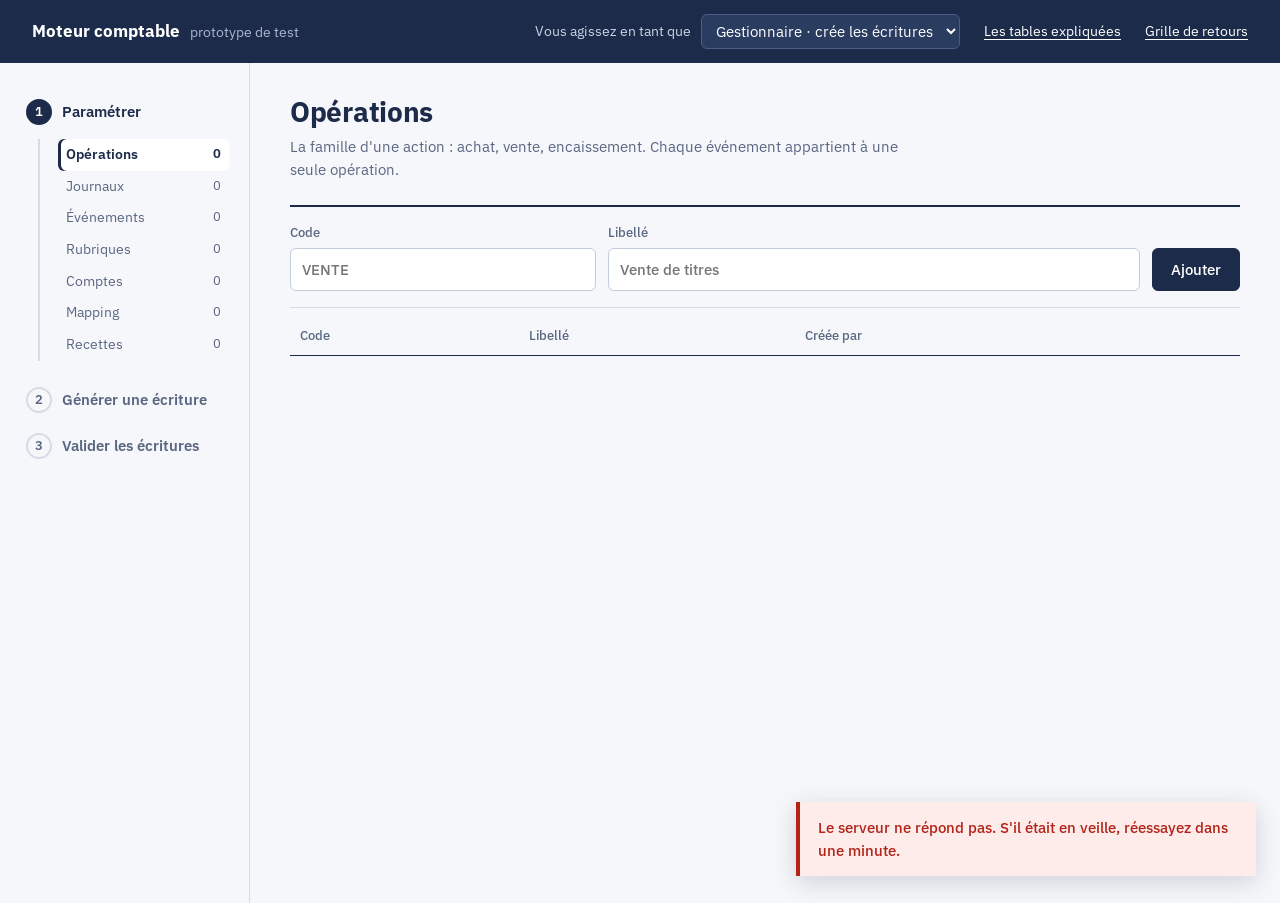
==== commit 3a7dfbc4: "Suppression et annulation partout, tests, Dockerfiles multi-étapes, build GitHub, cron Render - supp" ====
--- a/frontend/index.html
+++ b/frontend/index.html
@@ -20,7 +20,8 @@
       <option value="comptable">Comptable · valide les écritures</option>
     </select>
   </div>
-  <a class="lien-retours" href="retours-financier.xlsx" download>Télécharger la grille de retours</a>
+  <a class="lien-retours" href="tables.html">Les tables expliquées</a>
+  <a class="lien-retours" href="retours-financier.xlsx" download>Grille de retours</a>
 </header>
 
 <div class="page">
--- a/frontend/styles.css
+++ b/frontend/styles.css
@@ -134,6 +134,8 @@
 .piece-actions{padding:14px 22px;display:flex;gap:14px;align-items:center;flex-wrap:wrap;border-top:1px solid var(--regle)}
 .piece-actions p{margin:0;font-size:14px;color:var(--doux);flex:1 1 220px}
 .piece-actions button{background:var(--juste);border-color:var(--juste)}
+.piece-actions button.secondaire{background:var(--feuille);color:var(--encre);border-color:#c3ccda}
+.statut.ANNULEE{background:#eceff4;color:var(--doux);text-decoration:line-through}
 .refus{border-left:4px solid var(--erreur);background:var(--erreur-clair);color:var(--erreur);padding:14px 18px;margin-bottom:16px}
 .refus b{display:block;margin-bottom:2px}
 
@@ -145,7 +147,7 @@
 .liste-ecritures td:first-child{font-weight:600;white-space:nowrap}
 
 /* Messages */
-.message{padding:12px 16px;margin:0 0 20px;font-weight:500;border-left:4px solid}
+.message{position:fixed;z-index:10;right:24px;bottom:24px;max-width:460px;padding:14px 18px;font-weight:500;border-left:4px solid;box-shadow:0 6px 24px rgba(29,43,74,.18)}
 .message.ok{background:var(--juste-clair);color:var(--juste)}
 .message.ko{background:var(--erreur-clair);color:var(--erreur)}
 
@@ -165,3 +167,19 @@
   th,td{padding:9px 6px}
 }
 @media (prefers-reduced-motion:reduce){*{transition:none!important;animation:none!important}}
+
+/* Page de documentation */
+.doc{max-width:1100px}
+.doc h1{margin-bottom:8px}
+.doc h2{font-size:21px;margin:40px 0 8px;padding-top:16px;border-top:2px solid var(--regle-forte)}
+.doc h3{font-size:17px;margin:28px 0 6px}
+.doc p,.doc li{max-width:80ch}
+.doc table{margin:8px 0 16px;background:var(--feuille)}
+.doc td:last-child{text-align:left}
+.doc code{font-family:ui-monospace,Consolas,monospace;font-size:13px;background:#eceff4;padding:1px 5px;border-radius:4px}
+.doc figure{margin:16px 0 8px;background:var(--feuille);border:1px solid var(--regle);padding:12px;overflow-x:auto}
+.doc figure img{max-width:100%;height:auto;display:block;margin:0 auto}
+.doc hr{display:none}
+.sommaire{display:flex;flex-wrap:wrap;gap:8px 18px;margin:12px 0 0;padding:0;list-style:none;font-size:14px}
+.sommaire a{color:var(--debit)}
+.retour{color:#fff;font-size:14px}
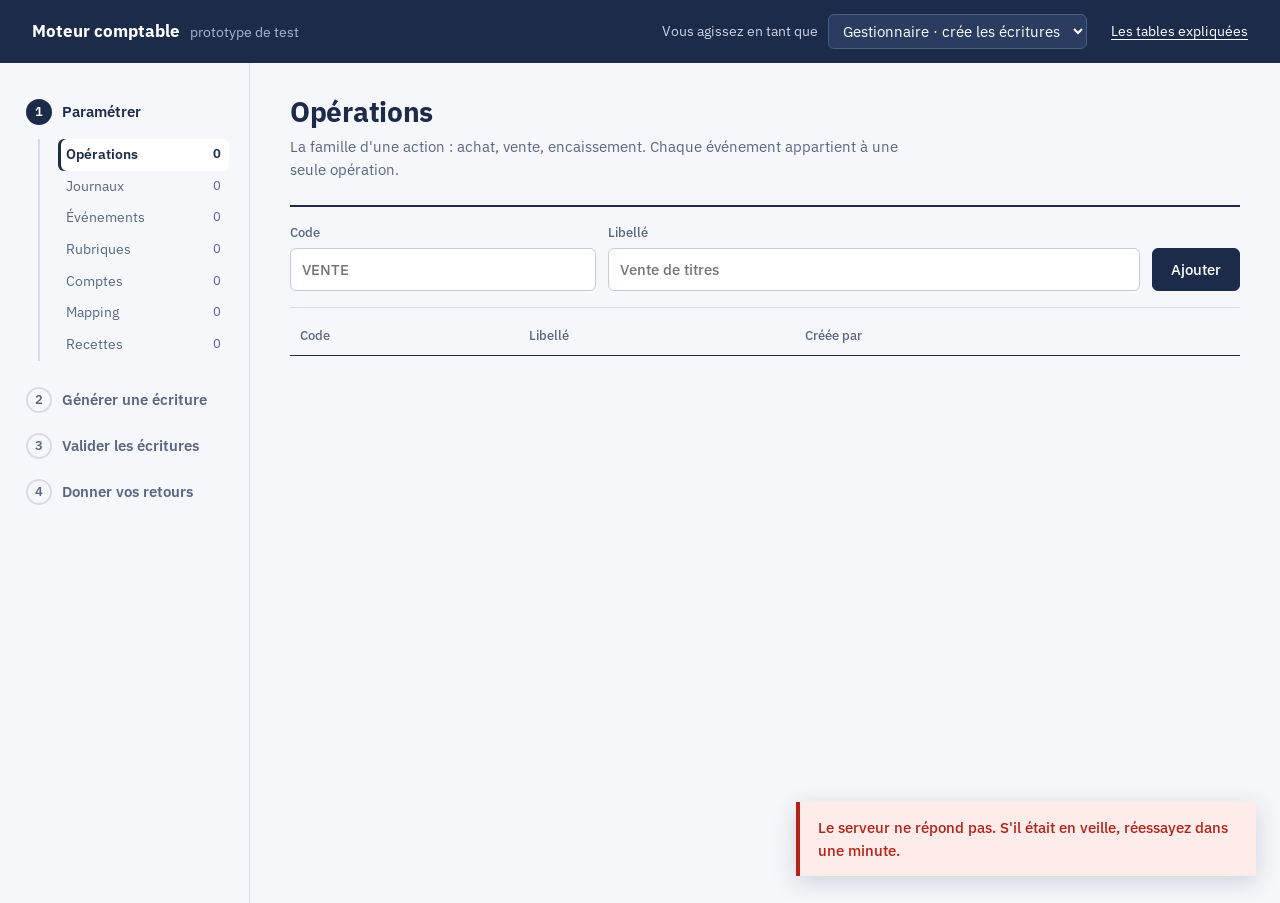
==== commit f3daa2c9: "Grille de retours dans l'application (remplace le fichier Excel) - back : module retour (table retou" ====
--- a/frontend/index.html
+++ b/frontend/index.html
@@ -21,7 +21,6 @@
     </select>
   </div>
   <a class="lien-retours" href="tables.html">Les tables expliquées</a>
-  <a class="lien-retours" href="retours-financier.xlsx" download>Grille de retours</a>
 </header>
 
 <div class="page">
@@ -38,6 +37,7 @@
     </ol>
     <button class="etape" data-etape="generer"><span class="num">2</span>Générer une écriture</button>
     <button class="etape" data-etape="ecritures"><span class="num">3</span>Valider les écritures</button>
+    <button class="etape" data-etape="retours"><span class="num">4</span>Donner vos retours</button>
   </aside>
 
   <main>
@@ -184,6 +184,33 @@
         <div id="detail-ecriture"><p class="vide">Choisissez une écriture pour voir ses lignes.</p></div>
       </div>
     </section>
+    <!-- =================== 4. RETOURS =================== -->
+    <section id="retours" class="panneau" hidden>
+      <h1>Donner vos retours</h1>
+      <p class="phrase">Pour chaque point, indiquez s'il fonctionne et écrivez ce qui ne va pas ou ce qui manque. Tout s'enregistre dès que vous changez un statut ou quittez une observation.</p>
+      <div class="bilan" id="r-bilan" aria-live="polite"></div>
+      <div class="ajout filtres">
+        <label>Afficher
+          <select id="r-filtre">
+            <option value="">Tous les points</option>
+            <option value="NON_TESTE">Non testés</option>
+            <option value="VALIDE">Valides</option>
+            <option value="PAS_VALIDE">Pas valides</option>
+            <option value="RESTE_A_FAIRE">Reste à faire</option>
+          </select>
+        </label>
+        <button type="button" id="r-csv" class="secondaire">Télécharger (CSV, s'ouvre dans Excel)</button>
+      </div>
+      <table class="grille-retours">
+        <thead><tr><th>N°</th><th>Ce qu'il faut vérifier</th><th>Statut</th><th>Observation</th><th></th></tr></thead>
+        <tbody id="t-retours"></tbody>
+      </table>
+      <form id="f-retour" class="ajout">
+        <label>Fonctionnalité<input name="fonctionnalite" placeholder="Recettes"></label>
+        <label class="large">Point à ajouter<input name="critere" placeholder="Ce qui manque ou ce qu'il faudrait vérifier" required></label>
+        <button>Ajouter le point</button>
+      </form>
+    </section>
   </main>
 </div>
 
--- a/frontend/styles.css
+++ b/frontend/styles.css
@@ -183,3 +183,27 @@
 .sommaire{display:flex;flex-wrap:wrap;gap:8px 18px;margin:12px 0 0;padding:0;list-style:none;font-size:14px}
 .sommaire a{color:var(--debit)}
 .retour{color:#fff;font-size:14px}
+
+/* Retours du testeur */
+.bilan{display:flex;gap:28px;flex-wrap:wrap;margin:0 0 8px}
+.bilan div{display:flex;flex-direction:column}
+.bilan strong{font-size:26px;line-height:1.1}
+.bilan span{font-size:13px;color:var(--doux)}
+.bilan .VALIDE strong{color:var(--juste)}
+.bilan .PAS_VALIDE strong{color:var(--erreur)}
+.bilan .RESTE_A_FAIRE strong{color:var(--attente)}
+.filtres{border-top:0;padding-top:4px}
+.filtres label{flex:0 1 240px}
+.filtres button{margin-left:auto}
+.grille-retours td{vertical-align:top}
+.grille-retours td:first-child{color:var(--doux);width:44px}
+.grille-retours .fonction{display:block;font-size:12px;font-weight:600;color:var(--doux)}
+.grille-retours .ou{display:block;font-size:12px;color:var(--doux)}
+.grille-retours select{min-width:150px}
+.grille-retours textarea{width:100%;min-height:42px;padding:8px 10px;border:1px solid #c3ccda;border-radius:6px;font:inherit;font-size:14px;resize:vertical}
+.grille-retours tr.VALIDE{background:#f2faf6}
+.grille-retours tr.PAS_VALIDE{background:#fdf3f2}
+.grille-retours tr.RESTE_A_FAIRE{background:#fffaf0}
+.enregistre{font-size:12px;color:var(--juste);display:block;margin-top:4px;min-height:16px}
+.grille-retours th:nth-child(4),.grille-retours td:nth-child(4){width:36%}
+.grille-retours textarea{min-height:64px}
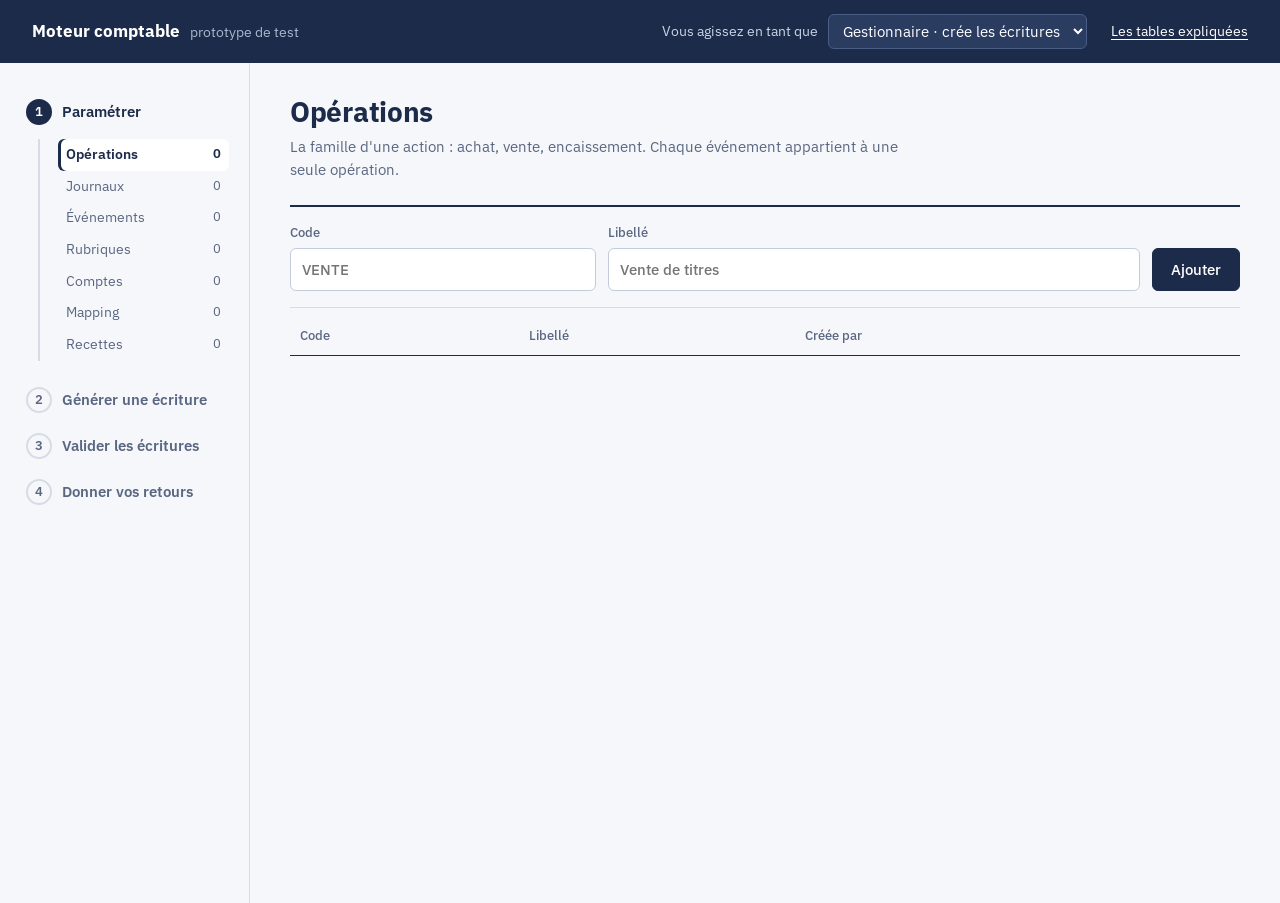
==== commit 09e34e81: "Front : bandeau de réveil du serveur, message clair si la grille de retours n'est pas encore déployé" ====
--- a/frontend/index.html
+++ b/frontend/index.html
@@ -42,6 +42,7 @@
 
   <main>
     <div id="message" class="message" role="status" aria-live="polite" hidden></div>
+    <div id="reveil" class="reveil" role="status" hidden>Le serveur se réveille, cela peut prendre une minute. La page se met à jour toute seule.</div>
 
     <!-- =================== 1. PARAMÉTRER =================== -->
     <section id="parametrage" class="panneau">
--- a/frontend/styles.css
+++ b/frontend/styles.css
@@ -207,3 +207,4 @@
 .enregistre{font-size:12px;color:var(--juste);display:block;margin-top:4px;min-height:16px}
 .grille-retours th:nth-child(4),.grille-retours td:nth-child(4){width:36%}
 .grille-retours textarea{min-height:64px}
+.reveil{margin:0 0 16px;padding:12px 16px;border-left:4px solid var(--attente);background:#fffaf0;font-size:14px}
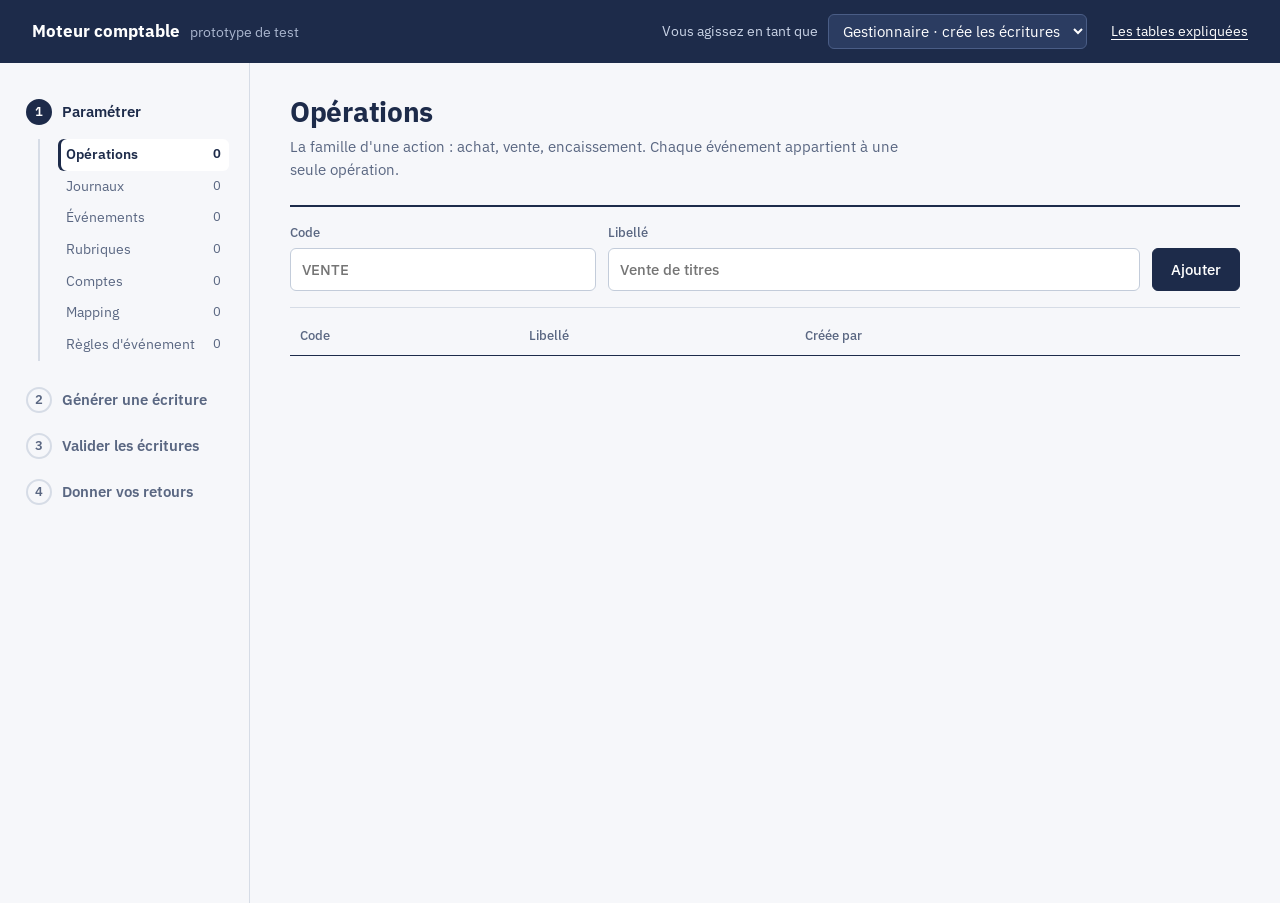
==== commit f5850908: "« Recette » devient « Règle d'événement » à l'écran, application responsive - vocabulaire du financi" ====
--- a/frontend/index.html
+++ b/frontend/index.html
@@ -33,7 +33,7 @@
       <li><button data-param="rubriques">Rubriques <em id="n-rubriques">0</em></button></li>
       <li><button data-param="comptes">Comptes <em id="n-comptes">0</em></button></li>
       <li><button data-param="mappings">Mapping <em id="n-mappings">0</em></button></li>
-      <li><button data-param="recettes">Recettes <em id="n-recettes">0</em></button></li>
+      <li><button data-param="recettes">Règles d'événement <em id="n-recettes">0</em></button></li>
     </ol>
     <button class="etape" data-etape="generer"><span class="num">2</span>Générer une écriture</button>
     <button class="etape" data-etape="ecritures"><span class="num">3</span>Valider les écritures</button>
@@ -126,8 +126,8 @@
       </div>
 
       <div class="bloc" data-bloc="recettes" hidden>
-        <h1>Recettes</h1>
-        <p class="phrase">Les lignes à écrire pour un événement. Une recette publiée ne change plus : pour la modifier, enregistrez une nouvelle version. Les écritures déjà créées gardent la leur.</p>
+        <h1>Règles d'événement</h1>
+        <p class="phrase">Pour un événement : les lignes à écrire, leur côté et le montant à prendre. Une règle publiée ne change plus : pour la modifier, enregistrez une nouvelle version. Les écritures déjà créées gardent la leur.</p>
         <form id="f-recettes" class="recette-saisie">
           <div class="ajout">
             <label class="large">Événement<select name="evenementCode" data-liste="evenements" required></select></label>
@@ -141,7 +141,7 @@
           <div class="pied">
             <button type="button" id="ajouter-ligne" class="secondaire">Ajouter une ligne</button>
             <label class="case"><input type="checkbox" name="publier" checked> Publier tout de suite</label>
-            <button>Enregistrer la recette</button>
+            <button>Enregistrer la règle</button>
           </div>
         </form>
         <div id="t-recettes"></div>
@@ -207,7 +207,7 @@
         <tbody id="t-retours"></tbody>
       </table>
       <form id="f-retour" class="ajout">
-        <label>Fonctionnalité<input name="fonctionnalite" placeholder="Recettes"></label>
+        <label>Fonctionnalité<input name="fonctionnalite" placeholder="Règles d'événement"></label>
         <label class="large">Point à ajouter<input name="critere" placeholder="Ce qui manque ou ce qu'il faudrait vérifier" required></label>
         <button>Ajouter le point</button>
       </form>
--- a/frontend/styles.css
+++ b/frontend/styles.css
@@ -208,3 +208,54 @@
 .grille-retours th:nth-child(4),.grille-retours td:nth-child(4){width:36%}
 .grille-retours textarea{min-height:64px}
 .reveil{margin:0 0 16px;padding:12px 16px;border-left:4px solid var(--attente);background:#fffaf0;font-size:14px}
+
+/* ---------- Téléphone et petite tablette ---------- */
+.sous-plan button em{margin-left:6px}
+@media (max-width:760px){
+  html,body{overflow-x:hidden}
+  .barre .role{white-space:normal;flex-wrap:wrap}
+  .role select{max-width:100%}
+  /* Les listes de paramétrage défilent dans leur cadre, pas la page */
+  main table:not(.grille-retours):not(.saisie){display:block;overflow-x:auto;-webkit-overflow-scrolling:touch}
+  main td,main th{padding-left:8px;padding-right:8px}
+  .ajout label,.ajout label.large{flex:1 1 100%}
+  .ajout button,.filtres button{width:100%;margin-left:0}
+  .paire{grid-template-columns:1fr}
+
+  /* Lignes d'une règle d'événement : une carte par ligne */
+  table.saisie thead{display:none}
+  table.saisie,table.saisie tbody{display:block}
+  table.saisie tr{display:grid;grid-template-columns:1fr 1fr;gap:8px;padding:12px 0;border-bottom:1px solid var(--regle)}
+  table.saisie td{display:block;padding:0;border:0}
+  table.saisie td:first-child,table.saisie td:nth-child(2),table.saisie td:nth-child(3){grid-column:1 / -1}
+  table.saisie select,table.saisie input:not([type=checkbox]){width:100%}
+  .pied{flex-wrap:wrap}
+  .pied button{width:100%}
+
+  .bilan{gap:20px}
+
+  .page{min-height:0;align-content:start}
+  .plan{align-content:flex-start;align-items:center}
+  table.saisie td:nth-child(2) select{width:100%!important}
+  table.saisie td:nth-child(4) input{width:auto;margin:0}
+  table.saisie td:nth-child(4){display:flex;align-items:center;gap:8px;font-size:14px;color:var(--doux)}
+  table.saisie td:nth-child(4)::after{content:"Facultative"}
+  table.saisie td:nth-child(5){text-align:right;align-self:center}
+  main table:not(.grille-retours):not(.saisie)::after{content:""}
+
+  /* Pièce comptable : chiffres lisibles */
+  .piece th,.piece td{padding-left:12px;padding-right:12px}
+  .piece td.col-debit,.piece td.col-credit{font-size:14px}
+  .piece-actions button{width:100%}
+}
+
+/* Grille de retours : une carte par point, dès la tablette */
+@media (max-width:1000px){
+  .grille-retours thead{display:none}
+  .grille-retours,.grille-retours tbody{display:block}
+  .grille-retours tr{display:grid;grid-template-columns:auto 1fr;gap:8px 12px;padding:14px 10px;border-bottom:1px solid var(--regle)}
+  .grille-retours td{display:block;padding:0;border:0;width:auto!important}
+  .grille-retours td:nth-child(3),.grille-retours td:nth-child(4),.grille-retours td:nth-child(5){grid-column:2 / -1}
+  .grille-retours select{width:100%;max-width:320px}
+  .grille-retours td:nth-child(5):empty{display:none}
+}
